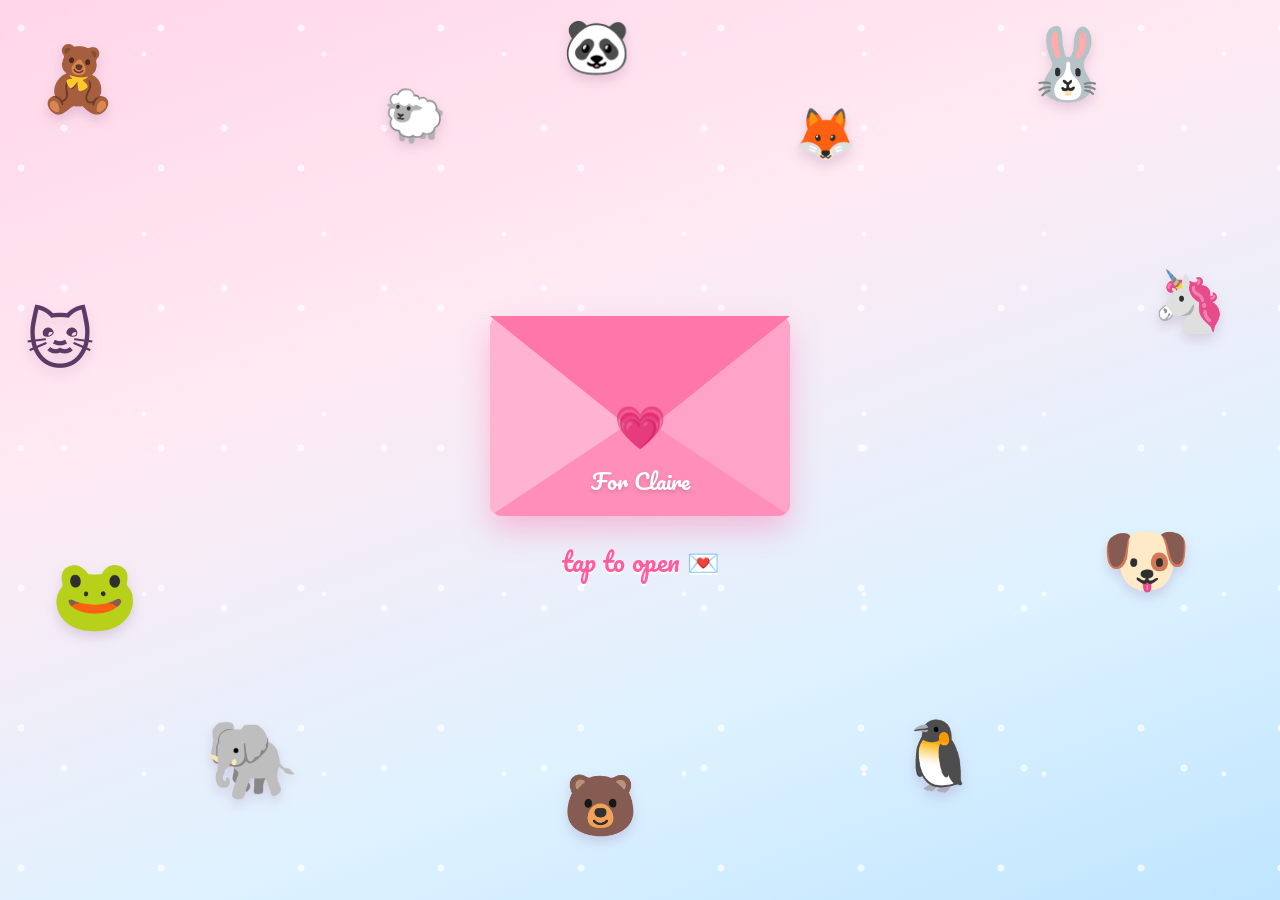
==== index.html @ a3f0c536 "A letter for Claire Co-Authored-By: Claude Sonnet 5.5 <noreply@anthropic.com>" ====
<!doctype html>
<html lang="en">
<head>
<meta charset="utf-8">
<meta name="viewport" content="width=device-width, initial-scale=1">
<title>A letter for Claire 💌</title>
<link rel="preconnect" href="https://fonts.googleapis.com">
<link rel="preconnect" href="https://fonts.gstatic.com" crossorigin>
<link href="https://fonts.googleapis.com/css2?family=Pacifico&family=Quicksand:wght@500;600;700&display=swap" rel="stylesheet">
<link rel="stylesheet" href="style.css">
</head>
<body>
<main class="stage">
  <div class="env-wrap" id="envWrap">
    <div class="env" id="env" role="button" tabindex="0" aria-label="Open the letter">
      <div class="back"></div>
      <div class="pocket"></div>
      <div class="flap"></div>
      <div class="seal">💗</div>
      <div class="for">For Claire</div>
    </div>
    <div class="hint">tap to open 💌</div>
  </div>

  <section class="letter" id="letter" aria-live="polite">
    <p class="dear">Dear Claire,</p>
    <p>I have something super important to ask you…</p>
    <div class="big">Will you be my girlfriend? 🧸💕</div>
    <div class="btns">
      <button class="btn yes" id="yes">Yes! 💖</button>
      <button class="btn no" id="no">No 💙</button>
    </div>
    <div class="sign">Love, Emmett</div>
  </section>
</main>
<script src="common.js"></script>
<script src="home.js"></script>
</body>
</html>
---- style.css ----
:root{
  --pink:#ff8fb8; --hot:#ff5c9e; --rose:#ffd1e3; --blue:#8fd3ff; --sky:#4fb3ff; --ice:#d9f1ff;
  --cream:#fff9f3; --ink:#5b3a66;
  --script:'Pacifico',cursive; --body:'Quicksand',system-ui,sans-serif;
}
*{box-sizing:border-box;-webkit-tap-highlight-color:transparent}
html,body{margin:0;height:100%}
body{
  font-family:var(--body);color:var(--ink);overflow:hidden;
  background:
    radial-gradient(circle at 15% 20%,rgba(255,255,255,.7) 0 3px,transparent 4px),
    radial-gradient(circle at 80% 30%,rgba(255,255,255,.7) 0 2px,transparent 3px),
    radial-gradient(circle at 40% 80%,rgba(255,255,255,.7) 0 3px,transparent 4px),
    linear-gradient(160deg,#ffd6e8 0%,#ffe9f2 35%,#dff2ff 70%,#bfe5ff 100%);
  background-size:140px 140px,180px 180px,160px 160px,100% 100%;
}
.stage{position:relative;width:100%;height:100%;display:grid;place-items:center;padding:16px}

/* stuffed animals */
.plush{position:fixed;pointer-events:none;user-select:none;line-height:1;
  filter:drop-shadow(0 6px 6px rgba(120,60,120,.18));animation:bob 3.2s ease-in-out infinite}
@keyframes bob{0%,100%{transform:translateY(0) rotate(var(--r,0deg))}50%{transform:translateY(-12px) rotate(calc(var(--r,0deg) + 4deg))}}
.heart-float{position:fixed;bottom:-40px;pointer-events:none;animation:rise linear infinite;opacity:.8}
@keyframes rise{to{transform:translateY(-115vh) rotate(25deg);opacity:0}}

/* envelope */
.env-wrap{position:relative;z-index:5;text-align:center}
.env{position:relative;width:min(300px,78vw);height:min(200px,52vw);margin:0 auto;cursor:pointer;
  animation:wiggle 2.4s ease-in-out infinite}
@keyframes wiggle{0%,100%{transform:rotate(-1.5deg)}50%{transform:rotate(1.5deg) scale(1.02)}}
.env .back{position:absolute;inset:0;background:var(--pink);border-radius:12px;box-shadow:0 14px 30px rgba(255,92,158,.35)}
.env .pocket{position:absolute;inset:0;border-radius:12px;overflow:hidden}
.env .pocket::before,.env .pocket::after{content:"";position:absolute;bottom:0;width:0;height:0;border-style:solid}
.env .pocket::before{left:0;border-width:100px 0 100px 150px;border-color:transparent transparent transparent #ffb3d0}
.env .pocket::after{right:0;border-width:100px 150px 100px 0;border-color:transparent #ffa3c8 transparent transparent}
.env .flap{position:absolute;top:0;left:0;width:100%;height:60%;transform-origin:top;transition:transform .7s ease;z-index:3;
  clip-path:polygon(0 0,100% 0,50% 100%);background:#ff77a9}
.env.open{animation:none}
.env.open .flap{transform:rotateX(180deg);z-index:0}
.seal{position:absolute;left:50%;top:50%;transform:translate(-50%,-30%);z-index:4;font-size:42px;transition:opacity .3s}
.env.open .seal{opacity:0}
.hint{margin-top:22px;font-family:var(--script);font-size:26px;color:var(--hot);animation:pulse 1.4s ease-in-out infinite;text-shadow:0 2px 0 #fff}
@keyframes pulse{50%{transform:scale(1.08)}}
.for{position:absolute;left:50%;bottom:16px;transform:translateX(-50%);font-family:var(--script);font-size:22px;color:#fff;z-index:4;text-shadow:0 2px 4px rgba(0,0,0,.15)}

/* letter */
.letter{display:none;position:relative;z-index:6;width:min(440px,92vw);max-height:92vh;overflow:auto;
  background:var(--cream);border:4px solid var(--pink);border-radius:22px;padding:28px 24px 24px;text-align:center;
  box-shadow:0 20px 50px rgba(120,60,160,.28);
  background-image:repeating-linear-gradient(transparent 0 31px,rgba(143,211,255,.35) 31px 32px)}
.letter.show{display:block;animation:pop .6s cubic-bezier(.2,1.5,.4,1)}
@keyframes pop{from{transform:scale(.4) rotate(-6deg);opacity:0}to{transform:scale(1) rotate(0);opacity:1}}
.letter .dear{font-family:var(--script);font-size:30px;color:var(--sky);margin:0 0 6px}
.letter p{margin:8px 0;font-size:18px;font-weight:600}
.letter .big{font-family:var(--script);font-size:clamp(30px,9vw,42px);color:var(--hot);margin:14px 0 18px;line-height:1.2}
.btns{display:flex;gap:14px;justify-content:center;margin-top:6px}
.btn{font:inherit;font-weight:700;font-size:22px;border:0;border-radius:999px;padding:14px 34px;cursor:pointer;color:#fff;
  box-shadow:0 6px 0 rgba(0,0,0,.12)}
.btn.yes{background:linear-gradient(180deg,#ff7db0,#ff4f95);animation:yesPulse 1.2s ease-in-out infinite}
.btn.no{background:linear-gradient(180deg,#78c8ff,#4fb3ff)}
@keyframes yesPulse{50%{transform:scale(1.07)}}
.sign{margin-top:18px;font-family:var(--script);font-size:22px;color:var(--ink)}

/* yes page */
#confetti{position:fixed;inset:0;pointer-events:none;z-index:2}
.yay{position:relative;z-index:5;text-align:center;padding:0 12px}
.yay h1{font-family:var(--script);font-size:clamp(46px,14vw,96px);color:var(--hot);margin:0;line-height:1.05;
  text-shadow:0 4px 0 #fff,0 10px 0 rgba(79,179,255,.35);animation:pop .8s cubic-bezier(.2,1.5,.4,1)}
.yay h2{font-family:var(--script);font-size:clamp(26px,7vw,40px);color:var(--sky);margin:12px 0 4px;text-shadow:0 2px 0 #fff}
.yay p{font-size:20px;font-weight:700;margin:8px 0 22px}
.btn.more{background:linear-gradient(180deg,#ff7db0,#ff4f95);font-size:20px}

/* oh no page */
body.oops{background:#141018;color:#fff}
.oops .stage{place-items:center}
.oops h1{font-family:var(--body);font-weight:700;font-size:clamp(44px,14vw,120px);letter-spacing:2px;margin:0;color:#ff4f6d;
  text-align:center;animation:shake .35s linear infinite;text-shadow:0 0 28px rgba(255,79,109,.6)}
@keyframes shake{0%,100%{transform:translate(0,0) rotate(0)}25%{transform:translate(-6px,3px) rotate(-1.5deg)}50%{transform:translate(5px,-4px) rotate(1.5deg)}75%{transform:translate(-4px,-3px) rotate(-1deg)}}

/* loading overlay */
.loading{position:fixed;inset:0;z-index:50;display:none;place-items:center;text-align:center;
  background:linear-gradient(160deg,#ffd6e8,#dff2ff)}
.loading.show{display:grid}
.spinner{width:84px;height:84px;border-radius:50%;border:9px solid rgba(255,255,255,.9);border-top-color:var(--hot);border-right-color:var(--sky);
  margin:0 auto 22px;animation:spin .9s linear infinite}
@keyframes spin{to{transform:rotate(360deg)}}
.loading p{font-family:var(--script);font-size:30px;color:var(--hot);margin:0}
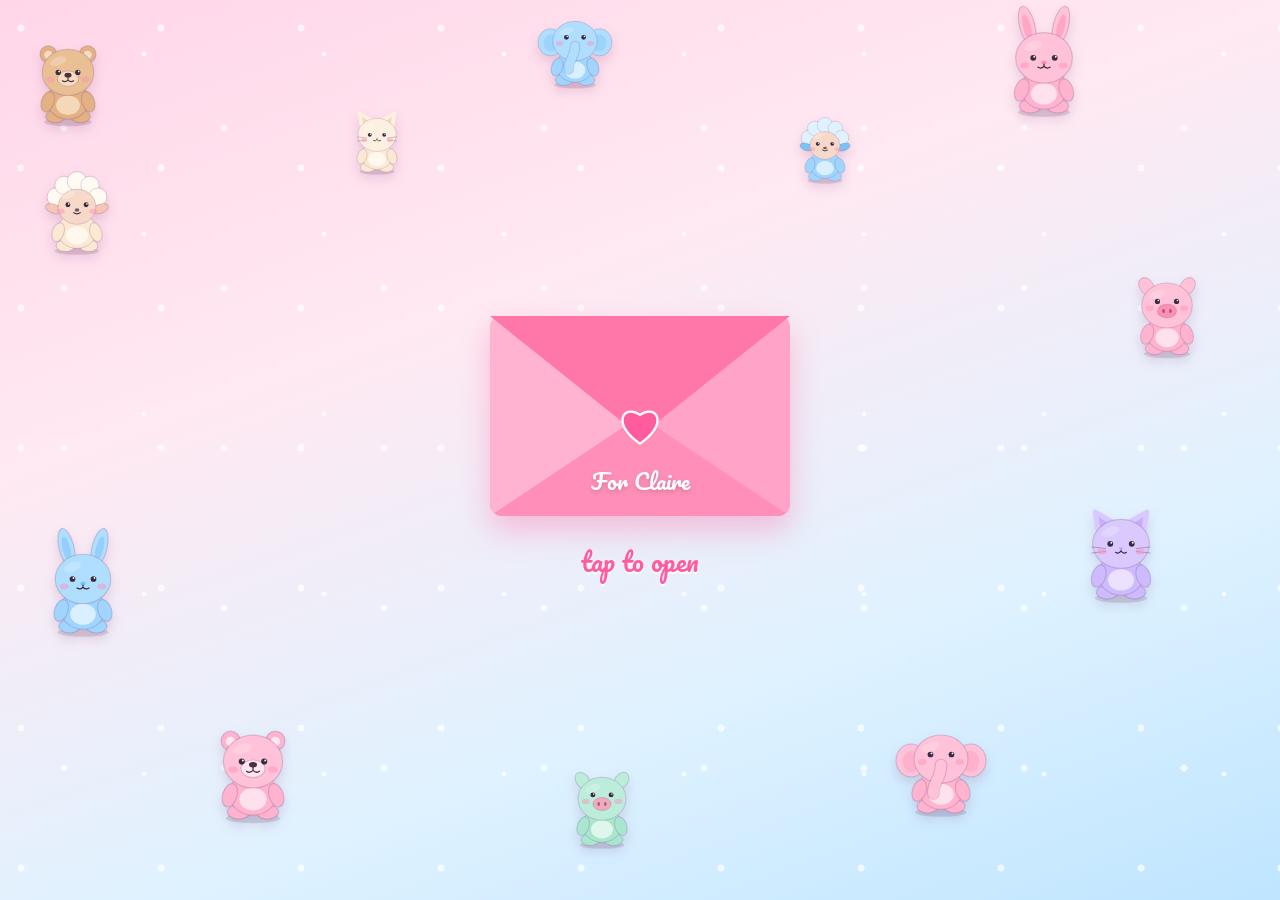
==== commit c43e09bf: "Plush characters instead of emoji, trim yes page text Co-Authored-By: Claude Sonnet 5.5 <noreply@ant" ====
--- a/index.html
+++ b/index.html
@@ -3,7 +3,7 @@
 <head>
 <meta charset="utf-8">
 <meta name="viewport" content="width=device-width, initial-scale=1">
-<title>A letter for Claire 💌</title>
+<title>A letter for Claire</title>
 <link rel="preconnect" href="https://fonts.googleapis.com">
 <link rel="preconnect" href="https://fonts.gstatic.com" crossorigin>
 <link href="https://fonts.googleapis.com/css2?family=Pacifico&family=Quicksand:wght@500;600;700&display=swap" rel="stylesheet">
@@ -16,19 +16,19 @@
       <div class="back"></div>
       <div class="pocket"></div>
       <div class="flap"></div>
-      <div class="seal">💗</div>
+      <div class="seal"><svg viewBox="0 0 24 22"><path d="M12 21 C-3 11 3 0 12 6 C21 0 27 11 12 21Z" fill="#ff5c9e" stroke="#fff" stroke-width="1.2"/></svg></div>
       <div class="for">For Claire</div>
     </div>
-    <div class="hint">tap to open 💌</div>
+    <div class="hint">tap to open</div>
   </div>
 
   <section class="letter" id="letter" aria-live="polite">
     <p class="dear">Dear Claire,</p>
     <p>I have something super important to ask you…</p>
-    <div class="big">Will you be my girlfriend? 🧸💕</div>
+    <div class="big">Will you be my girlfriend?</div>
     <div class="btns">
-      <button class="btn yes" id="yes">Yes! 💖</button>
-      <button class="btn no" id="no">No 💙</button>
+      <button class="btn yes" id="yes">Yes!</button>
+      <button class="btn no" id="no">No</button>
     </div>
     <div class="sign">Love, Emmett</div>
   </section>
--- a/style.css
+++ b/style.css
@@ -17,10 +17,24 @@
 .stage{position:relative;width:100%;height:100%;display:grid;place-items:center;padding:16px}
 
 /* stuffed animals */
-.plush{position:fixed;pointer-events:none;user-select:none;line-height:1;
-  filter:drop-shadow(0 6px 6px rgba(120,60,120,.18));animation:bob 3.2s ease-in-out infinite}
+.plush{position:fixed;pointer-events:none;user-select:none;line-height:0;
+  filter:drop-shadow(0 6px 6px rgba(120,60,120,.18));animation:bob 3.4s ease-in-out infinite}
+.plush svg{width:100%;height:auto;overflow:visible}
+.plush .head{animation:tilt 4.6s ease-in-out infinite alternate}
+.plush .eyes{animation:blink 5.2s infinite}
+.plush .ear.wl{animation:earL 3.2s ease-in-out infinite alternate}
+.plush .ear.wr{animation:earR 3.2s ease-in-out infinite alternate}
+.plush .trunk{animation:trunk 3s ease-in-out infinite alternate}
+@keyframes tilt{from{transform:rotate(-3deg)}to{transform:rotate(3deg)}}
+@keyframes blink{0%,91%,100%{transform:scaleY(1)}94%{transform:scaleY(.08)}97%{transform:scaleY(1)}}
+@keyframes earL{from{transform:rotate(-5deg)}to{transform:rotate(4deg)}}
+@keyframes earR{from{transform:rotate(5deg)}to{transform:rotate(-4deg)}}
+@keyframes trunk{from{transform:rotate(-6deg)}to{transform:rotate(7deg)}}
+.party .plush{animation-duration:1.5s}
+.party .plush .head{animation-duration:1.6s}
 @keyframes bob{0%,100%{transform:translateY(0) rotate(var(--r,0deg))}50%{transform:translateY(-12px) rotate(calc(var(--r,0deg) + 4deg))}}
-.heart-float{position:fixed;bottom:-40px;pointer-events:none;animation:rise linear infinite;opacity:.8}
+.heart-float{position:fixed;bottom:-40px;pointer-events:none;animation:rise linear infinite;opacity:.8;line-height:0}
+.heart-float svg{width:100%;height:auto}
 @keyframes rise{to{transform:translateY(-115vh) rotate(25deg);opacity:0}}
 
 /* envelope */
@@ -37,7 +51,7 @@
   clip-path:polygon(0 0,100% 0,50% 100%);background:#ff77a9}
 .env.open{animation:none}
 .env.open .flap{transform:rotateX(180deg);z-index:0}
-.seal{position:absolute;left:50%;top:50%;transform:translate(-50%,-30%);z-index:4;font-size:42px;transition:opacity .3s}
+.seal{position:absolute;left:50%;top:50%;transform:translate(-50%,-30%);z-index:4;width:46px;line-height:0;transition:opacity .3s}
 .env.open .seal{opacity:0}
 .hint{margin-top:22px;font-family:var(--script);font-size:26px;color:var(--hot);animation:pulse 1.4s ease-in-out infinite;text-shadow:0 2px 0 #fff}
 @keyframes pulse{50%{transform:scale(1.08)}}
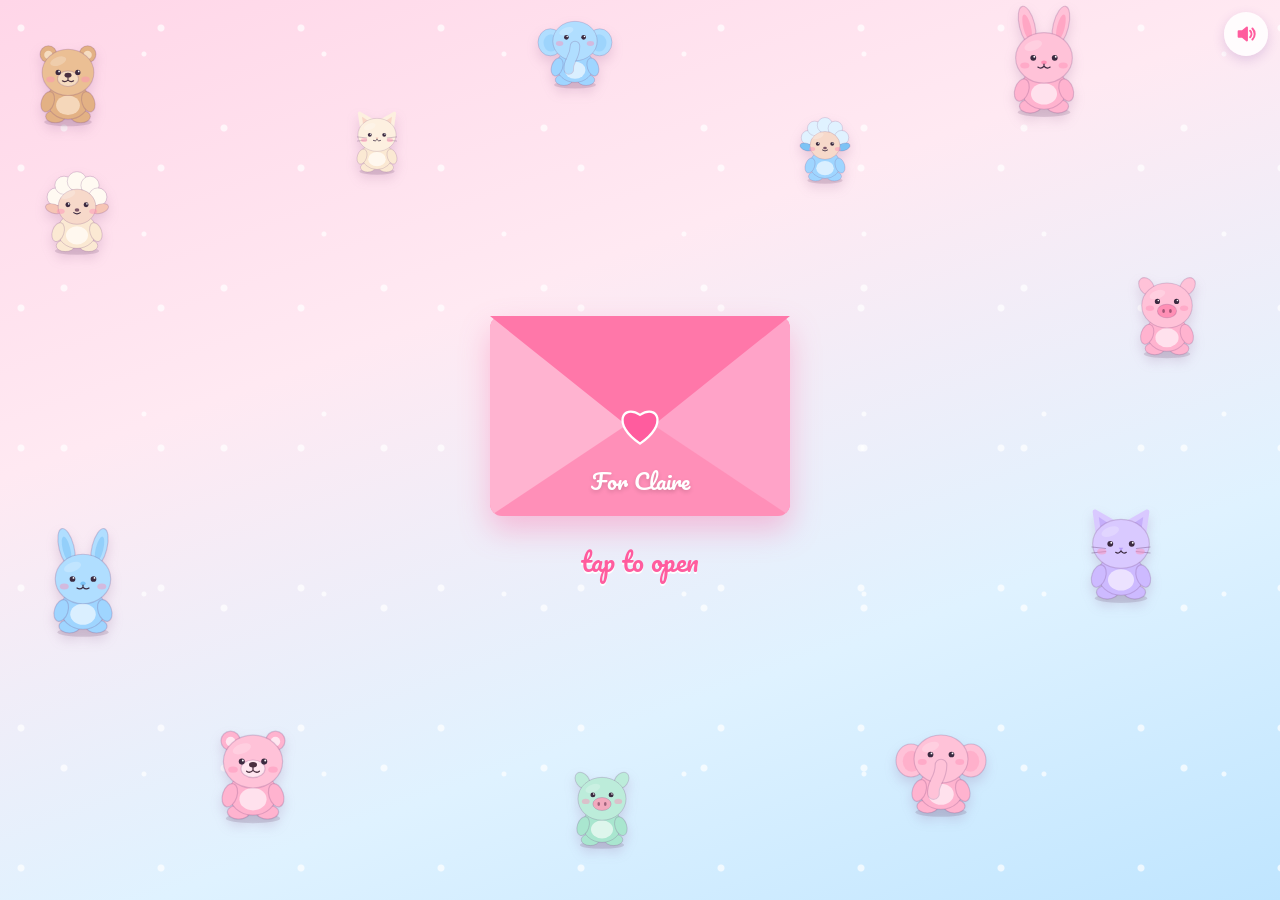
==== commit 71ab0c09: "Add synthesized music and sound effects, mute button, change sign-off Co-Authored-By: Claude Sonnet " ====
--- a/index.html
+++ b/index.html
@@ -30,9 +30,10 @@
       <button class="btn yes" id="yes">Yes!</button>
       <button class="btn no" id="no">No</button>
     </div>
-    <div class="sign">Love, Emmett</div>
+    <div class="sign">(please?)</div>
   </section>
 </main>
+<script src="audio.js"></script>
 <script src="common.js"></script>
 <script src="home.js"></script>
 </body>
--- a/style.css
+++ b/style.css
@@ -99,3 +99,11 @@
   margin:0 auto 22px;animation:spin .9s linear infinite}
 @keyframes spin{to{transform:rotate(360deg)}}
 .loading p{font-family:var(--script);font-size:30px;color:var(--hot);margin:0}
+
+/* sound */
+.mute-btn{position:fixed;top:12px;right:12px;z-index:60;width:44px;height:44px;border-radius:50%;border:0;cursor:pointer;
+  display:grid;place-items:center;color:var(--hot);background:rgba(255,255,255,.85);box-shadow:0 4px 12px rgba(120,60,160,.2)}
+.oops .mute-btn{background:rgba(255,255,255,.15);color:#fff}
+.sound-hint{position:fixed;left:50%;bottom:22px;transform:translateX(-50%);z-index:60;background:rgba(255,255,255,.92);color:var(--ink);
+  font-weight:700;font-size:15px;padding:9px 16px;border-radius:999px;box-shadow:0 4px 12px rgba(120,60,160,.2);animation:pulse 1.4s ease-in-out infinite}
+.oops .sound-hint{background:rgba(255,255,255,.18);color:#fff}
